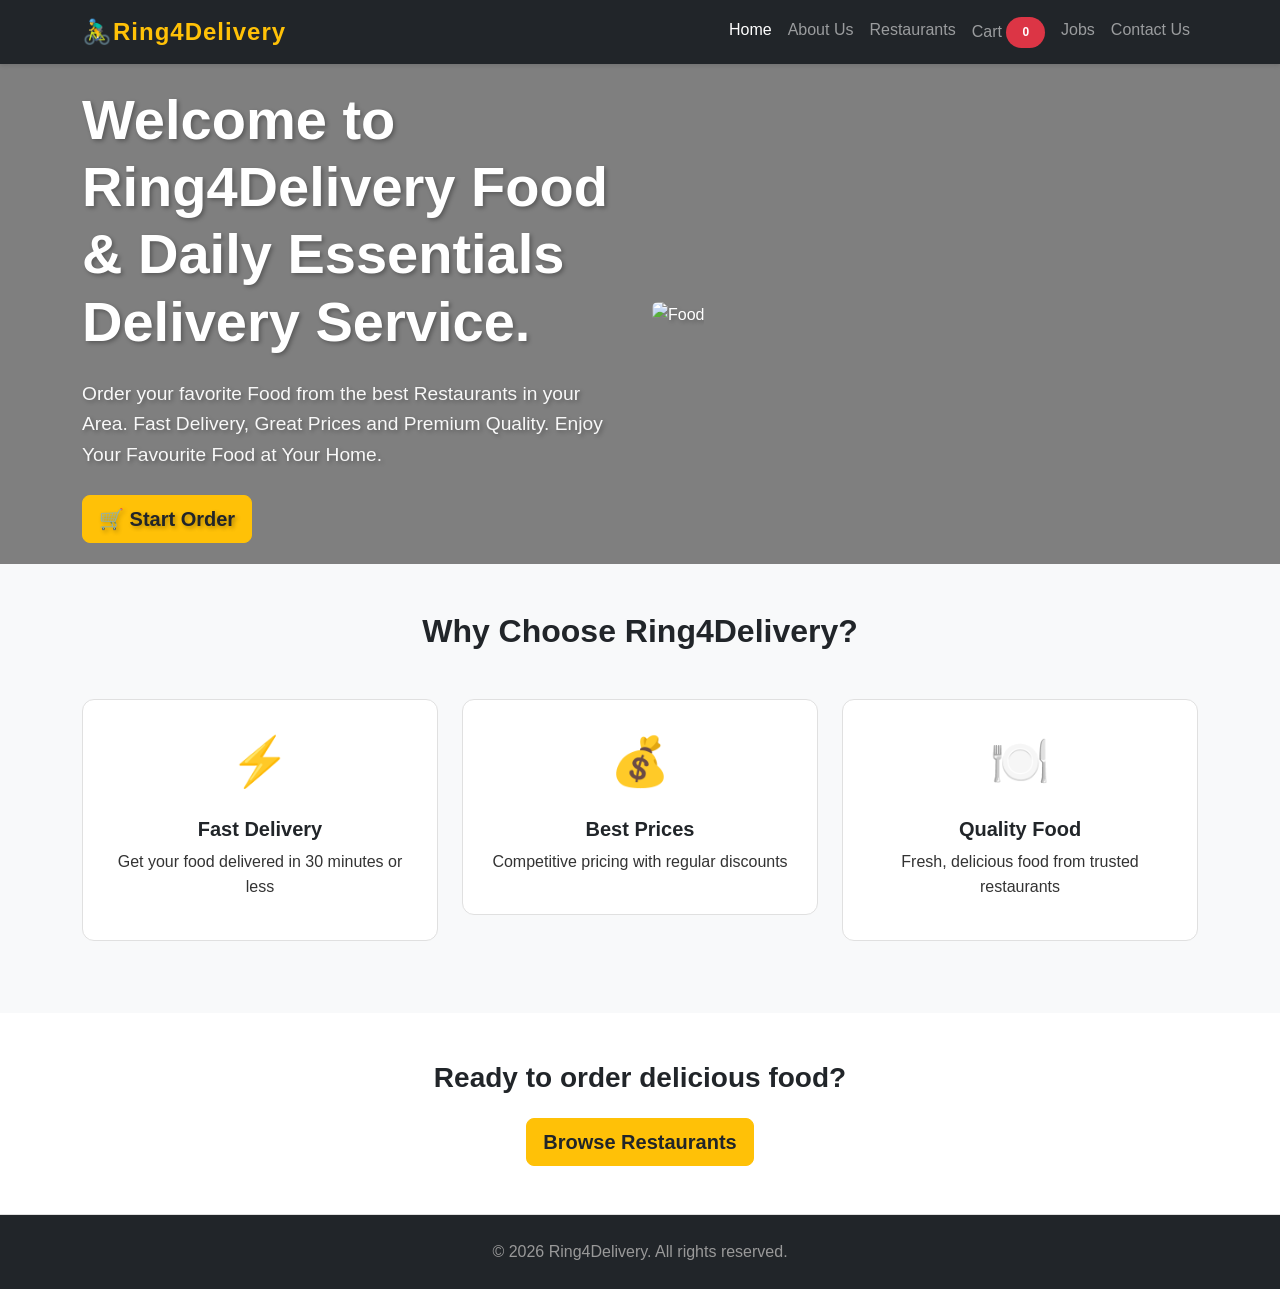
==== index.html @ 99db2e52 "Initial commit - Ring4Delivery project" ====
<!DOCTYPE html>
<html lang="en">
<head>
    <meta charset="UTF-8">
    <meta name="viewport" content="width=device-width, initial-scale=1.0">
    <title>Ring4Delivery - Food Delivery</title>
    <link href="https://cdn.jsdelivr.net/npm/bootstrap@5.3.0/dist/css/bootstrap.min.css" rel="stylesheet">
    <link rel="stylesheet" href="css/style.css">
</head>
<body>
    <!-- Navigation -->
    <nav class="navbar navbar-expand-lg navbar-dark bg-dark">
        <div class="container">
            <a class="navbar-brand fw-bold" href="index.html">
                <span class="text-warning">🚴‍♂️Ring4Delivery</span>
            </a>
            <button class="navbar-toggler" type="button" data-bs-toggle="collapse" data-bs-target="#navbarNav">
                <span class="navbar-toggler-icon"></span>
            </button>
            <div class="collapse navbar-collapse" id="navbarNav">
                <ul class="navbar-nav ms-auto">
                    <li class="nav-item">
                        <a class="nav-link active" href="index.html">Home</a>
                    </li>
                    <li class="nav-item">
                        <a class="nav-link" href="About.html">About Us</a>
                    </li>
                    <li class="nav-item">
                        <a class="nav-link" href="restaurants.html">Restaurants</a>
                    </li>
                    <li class="nav-item">
                        <a class="nav-link" href="cart.html">
                            Cart <span class="badge bg-danger" id="cart-count">0</span>
                        </a>
                    </li>
                     <li class="nav-item">
                        <a class="nav-link" href="Jobs.html">Jobs</a>
                    </li>
                    <li class="nav-item">
                        <a class="nav-link" href="restaurants.html">Contact Us</a>
                    </li>
                </ul>
            </div>
        </div>
    </nav>

    <!-- Hero Section -->
    <div class="hero-section" style="background: linear-gradient(rgba(0,0,0,0.5), rgba(0,0,0,0.5)), url('https://images.unsplash.com/photo-1495521821757-a1efb6729352?w=1200&h=400&fit=crop') center/cover; min-height: 500px; display: flex; align-items: center;">
        <div class="container text-white">
            <div class="row align-items-center">
                <div class="col-lg-6">
                    <h1 class="display-4 fw-bold mb-4">
                        Welcome to Ring4Delivery Food & Daily Essentials Delivery Service.
                    </h1>
                    <p class="lead mb-4">
                        Order your favorite Food from the best Restaurants in your Area. Fast Delivery, Great Prices and Premium Quality. Enjoy Your Favourite Food at Your Home. 
                    </p>
                    <a href="restaurants.html" class="btn btn-warning btn-lg fw-bold">
                        🛒 Start Order
                    </a>
                </div>
                <div class="col-lg-6">
                    <img src="https://images.unsplash.com/photo-1546069901-ba9599a7e63c?w=400&fit=crop" alt="Food" class="img-fluid rounded">
                </div>
            </div>
        </div>
    </div>

    <!-- Features Section -->
    <section class="py-5 bg-light">
        <div class="container">
            <h2 class="text-center mb-5">Why Choose Ring4Delivery?</h2>
            <div class="row">
                <div class="col-md-4 mb-4">
                    <div class="feature-card text-center p-4">
                        <div class="feature-icon mb-3">⚡</div>
                        <h5>Fast Delivery</h5>
                        <p>Get your food delivered in 30 minutes or less</p>
                    </div>
                </div>
                <div class="col-md-4 mb-4">
                    <div class="feature-card text-center p-4">
                        <div class="feature-icon mb-3">💰</div>
                        <h5>Best Prices</h5>
                        <p>Competitive pricing with regular discounts</p>
                    </div>
                </div>
                <div class="col-md-4 mb-4">
                    <div class="feature-card text-center p-4">
                        <div class="feature-icon mb-3">🍽️</div>
                        <h5>Quality Food</h5>
                        <p>Fresh, delicious food from trusted restaurants</p>
                    </div>
                </div>
            </div>
        </div>
    </section>

    <!-- Call to Action -->
    <section class="py-5">
        <div class="container text-center">
            <h3 class="mb-4">Ready to order delicious food?</h3>
            <a href="restaurants.html" class="btn btn-warning btn-lg fw-bold">Browse Restaurants</a>
        </div>
    </section>

    <!-- Footer -->
    <footer class="bg-dark text-white py-4">
        <div class="container text-center">
            <p>&copy; 2026 Ring4Delivery. All rights reserved.</p>
        </div>
    </footer>

    <script src="https://cdn.jsdelivr.net/npm/bootstrap@5.3.0/dist/js/bootstrap.bundle.min.js"></script>
    <script src="js/data.js"></script>
    <script src="js/script.js"></script>
</body>
</html>
---- css/style.css ----
/* General Styles */
:root {
    --primary-color: #ffc107;
    --dark-color: #212529;
    --light-color: #f8f9fa;
    --success-color: #28a745;
}

* {
    margin: 0;
    padding: 0;
    box-sizing: border-box;
}

body {
    font-family: 'Segoe UI', Tahoma, Geneva, Verdana, sans-serif;
    line-height: 1.6;
    color: #333;
}

/* Typography */
h1, h2, h3, h4, h5, h6 {
    font-weight: 600;
    color: var(--dark-color);
}

/* Navigation */
.navbar {
    box-shadow: 0 2px 4px rgba(0, 0, 0, 0.1);
}

.navbar-brand {
    font-size: 1.5rem;
    letter-spacing: 1px;
}

/* Hero Section */
.hero-section {
    background-attachment: fixed;
    color: white;
    text-shadow: 2px 2px 4px rgba(0, 0, 0, 0.3);
}

.hero-section h1 {
    color: white;
    font-size: 3.5rem;
    font-weight: 700;
}

.hero-section p {
    font-size: 1.2rem;
    color: rgba(255, 255, 255, 0.95);
}

/* Feature Cards */
.feature-card {
    background: white;
    border-radius: 12px;
    transition: all 0.3s ease;
    border: 1px solid #e0e0e0;
}

.feature-card:hover {
    box-shadow: 0 8px 16px rgba(0, 0, 0, 0.15);
    transform: translateY(-5px);
}

.feature-icon {
    font-size: 3rem;
}

/* Restaurant Cards */
.restaurant-card {
    border: none;
    transition: all 0.3s ease;
    overflow: hidden;
}

.restaurant-card:hover {
    box-shadow: 0 12px 24px rgba(0, 0, 0, 0.15) !important;
    transform: translateY(-8px);
}

.restaurant-card img {
    transition: transform 0.3s ease;
}

.restaurant-card:hover img {
    transform: scale(1.05);
}

/* Menu Cards */
.menu-card {
    border: none;
    transition: all 0.3s ease;
    overflow: hidden;
}

.menu-card:hover {
    box-shadow: 0 12px 24px rgba(0, 0, 0, 0.15) !important;
    transform: translateY(-5px);
}

.menu-card img {
    transition: transform 0.3s ease;
}

.menu-card:hover img {
    transform: scale(1.08);
}

/* Hover Effect */
.hover-effect {
    cursor: pointer;
}

.hover-effect:hover {
    box-shadow: 0 10px 20px rgba(0, 0, 0, 0.15) !important;
}

/* Buttons */
.btn-warning {
    background-color: var(--primary-color);
    border-color: var(--primary-color);
    color: var(--dark-color);
    font-weight: 600;
    transition: all 0.3s ease;
}

.btn-warning:hover {
    background-color: #ffb300;
    border-color: #ffb300;
    transform: translateY(-2px);
    box-shadow: 0 4px 8px rgba(255, 193, 7, 0.3);
}

.btn-warning:active {
    transform: translateY(0);
}

/* Forms */
.form-control,
.form-select {
    border: 1px solid #ddd;
    border-radius: 8px;
    padding: 0.75rem 1rem;
    transition: all 0.3s ease;
}

.form-control:focus,
.form-select:focus {
    border-color: var(--primary-color);
    box-shadow: 0 0 0 0.2rem rgba(255, 193, 7, 0.25);
}

/* Cards */
.card {
    border: 1px solid #e0e0e0;
    border-radius: 12px;
}

.card-body {
    padding: 1.5rem;
}

/* Badges */
.badge {
    padding: 0.6rem 1rem;
    border-radius: 20px;
    font-weight: 600;
}

/* Modal */
.modal-content {
    border: none;
    border-radius: 12px;
    box-shadow: 0 10px 40px rgba(0, 0, 0, 0.16);
}

.modal-header {
    border-bottom: 1px solid #e0e0e0;
    background-color: var(--light-color);
}

.modal-footer {
    border-top: 1px solid #e0e0e0;
}

/* Alerts */
.alert {
    border: none;
    border-radius: 8px;
    padding: 1rem 1.5rem;
}

.alert-info {
    background-color: #d1ecf1;
    color: #0c5460;
}

.alert-success {
    background-color: #d4edda;
    color: #155724;
}

/* Sections */
section {
    padding: 3rem 0;
}

/* Footer */
footer {
    border-top: 1px solid #e0e0e0;
    background-color: var(--dark-color);
}

footer p {
    color: #999;
    margin-bottom: 0;
}

/* List Group */
.list-group-item {
    border: 1px solid #e0e0e0;
    border-radius: 0;
    padding: 1rem;
    transition: all 0.3s ease;
}

.list-group-item:first-child {
    border-radius: 8px 8px 0 0;
}

.list-group-item:last-child {
    border-radius: 0 0 8px 8px;
}

.list-group-item.active {
    background-color: var(--primary-color);
    border-color: var(--primary-color);
    color: var(--dark-color);
}

.list-group-item:hover {
    background-color: var(--light-color);
}

/* Quantity Controls */
.btn-outline-secondary {
    border-radius: 4px;
}

.btn-outline-secondary:hover {
    background-color: #6c757d;
}

/* Search Bar */
.form-control-lg {
    padding: 0.875rem 1rem;
}

/* Sticky Elements */
.sticky-top {
    z-index: 100;
}

/* Responsive Adjustments */
@media (max-width: 768px) {
    .hero-section h1 {
        font-size: 2rem;
    }

    .hero-section p {
        font-size: 1rem;
    }

    .feature-card {
        margin-bottom: 1rem;
    }

    .restaurant-card,
    .menu-card {
        margin-bottom: 1rem;
    }

    .sticky-top {
        position: static;
    }

    .list-group {
        margin-bottom: 2rem;
    }
}

@media (max-width: 576px) {
    .hero-section {
        min-height: 400px !important;
    }

    .hero-section h1 {
        font-size: 1.5rem;
    }

    .btn-lg {
        padding: 0.6rem 1.2rem;
        font-size: 0.9rem;
    }

    .card-body {
        padding: 1rem;
    }

    .container {
        padding-left: 1rem;
        padding-right: 1rem;
    }
}

/* Loading State */
.loading {
    opacity: 0.6;
    pointer-events: none;
}

/* Animations */
@keyframes fadeIn {
    from {
        opacity: 0;
        transform: translateY(10px);
    }
    to {
        opacity: 1;
        transform: translateY(0);
    }
}

.card,
.feature-card,
.restaurant-card,
.menu-card {
    animation: fadeIn 0.3s ease;
}

/* Custom Scrollbar */
::-webkit-scrollbar {
    width: 8px;
}

::-webkit-scrollbar-track {
    background: #f1f1f1;
}

::-webkit-scrollbar-thumb {
    background: #888;
    border-radius: 4px;
}

::-webkit-scrollbar-thumb:hover {
    background: #555;
}

/* Print Styles */
@media print {
    .navbar,
    footer {
        display: none;
    }

    .card {
        page-break-inside: avoid;
    }
}
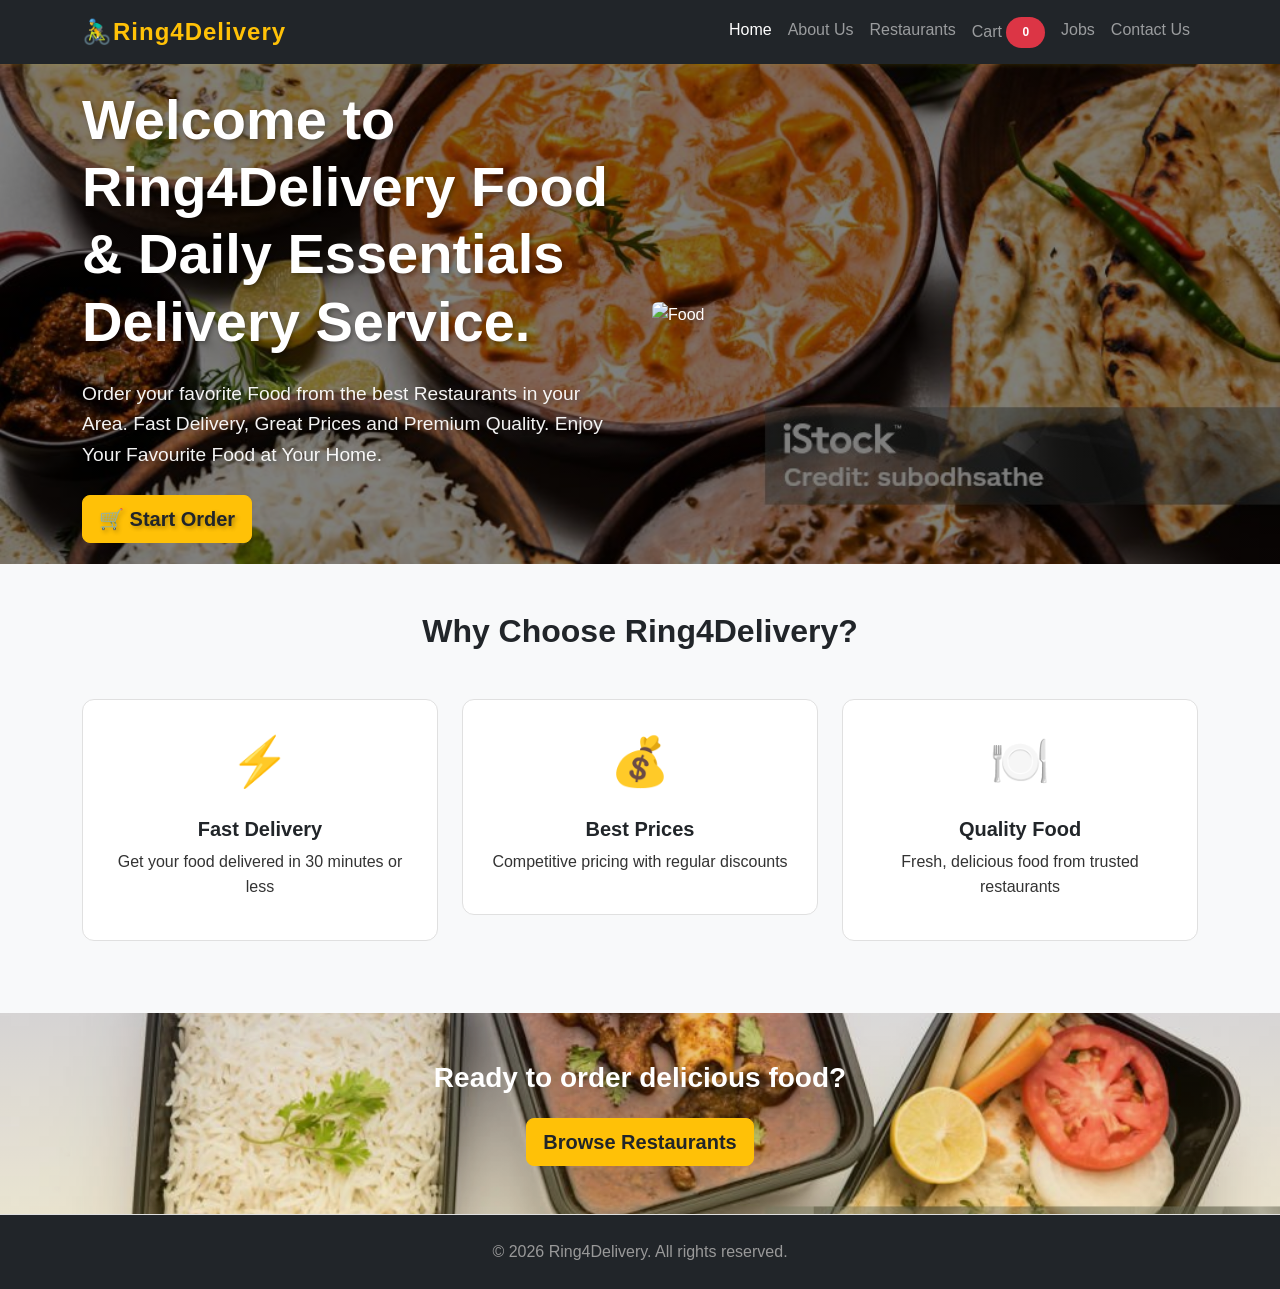
==== commit c3cf90e5: "hero bg image and broswe cart bg images changed" ====
--- a/index.html
+++ b/index.html
@@ -34,7 +34,7 @@
                         </a>
                     </li>
                      <li class="nav-item">
-                        <a class="nav-link" href="Jobs.html">Jobs</a>
+                        <a class="nav-link" href="J.html">Jobs</a>
                     </li>
                     <li class="nav-item">
                         <a class="nav-link" href="restaurants.html">Contact Us</a>
@@ -45,7 +45,7 @@
     </nav>
 
     <!-- Hero Section -->
-    <div class="hero-section" style="background: linear-gradient(rgba(0,0,0,0.5), rgba(0,0,0,0.5)), url('https://images.unsplash.com/photo-1495521821757-a1efb6729352?w=1200&h=400&fit=crop') center/cover; min-height: 500px; display: flex; align-items: center;">
+    <div class="hero-section" style="background: linear-gradient(rgba(0,0,0,0.5), rgba(0,0,0,0.5)), url('herobgimage.jpg') center/cover; min-height: 500px; display: flex; align-items: center;">
         <div class="container text-white">
             <div class="row align-items-center">
                 <div class="col-lg-6">
@@ -97,9 +97,9 @@
     </section>
 
     <!-- Call to Action -->
-    <section class="py-5">
+    <section class="py-5" style="background: linear-gradient(rgba(9, 8, 0, 0.1), rgba(255, 215, 0, 0.1)), url('browsebg.jpg') center/cover;">
         <div class="container text-center">
-            <h3 class="mb-4">Ready to order delicious food?</h3>
+            <h3 class="mb-4" style="color: white;">Ready to order delicious food?</h3>
             <a href="restaurants.html" class="btn btn-warning btn-lg fw-bold">Browse Restaurants</a>
         </div>
     </section>
--- a/css/style.css
+++ b/css/style.css
@@ -26,7 +26,7 @@
 
 /* Navigation */
 .navbar {
-    box-shadow: 0 2px 4px rgba(0, 0, 0, 0.1);
+    box-shadow: 0 2px 4px hsla(56, 96%, 48%, 0.1);
 }
 
 .navbar-brand {
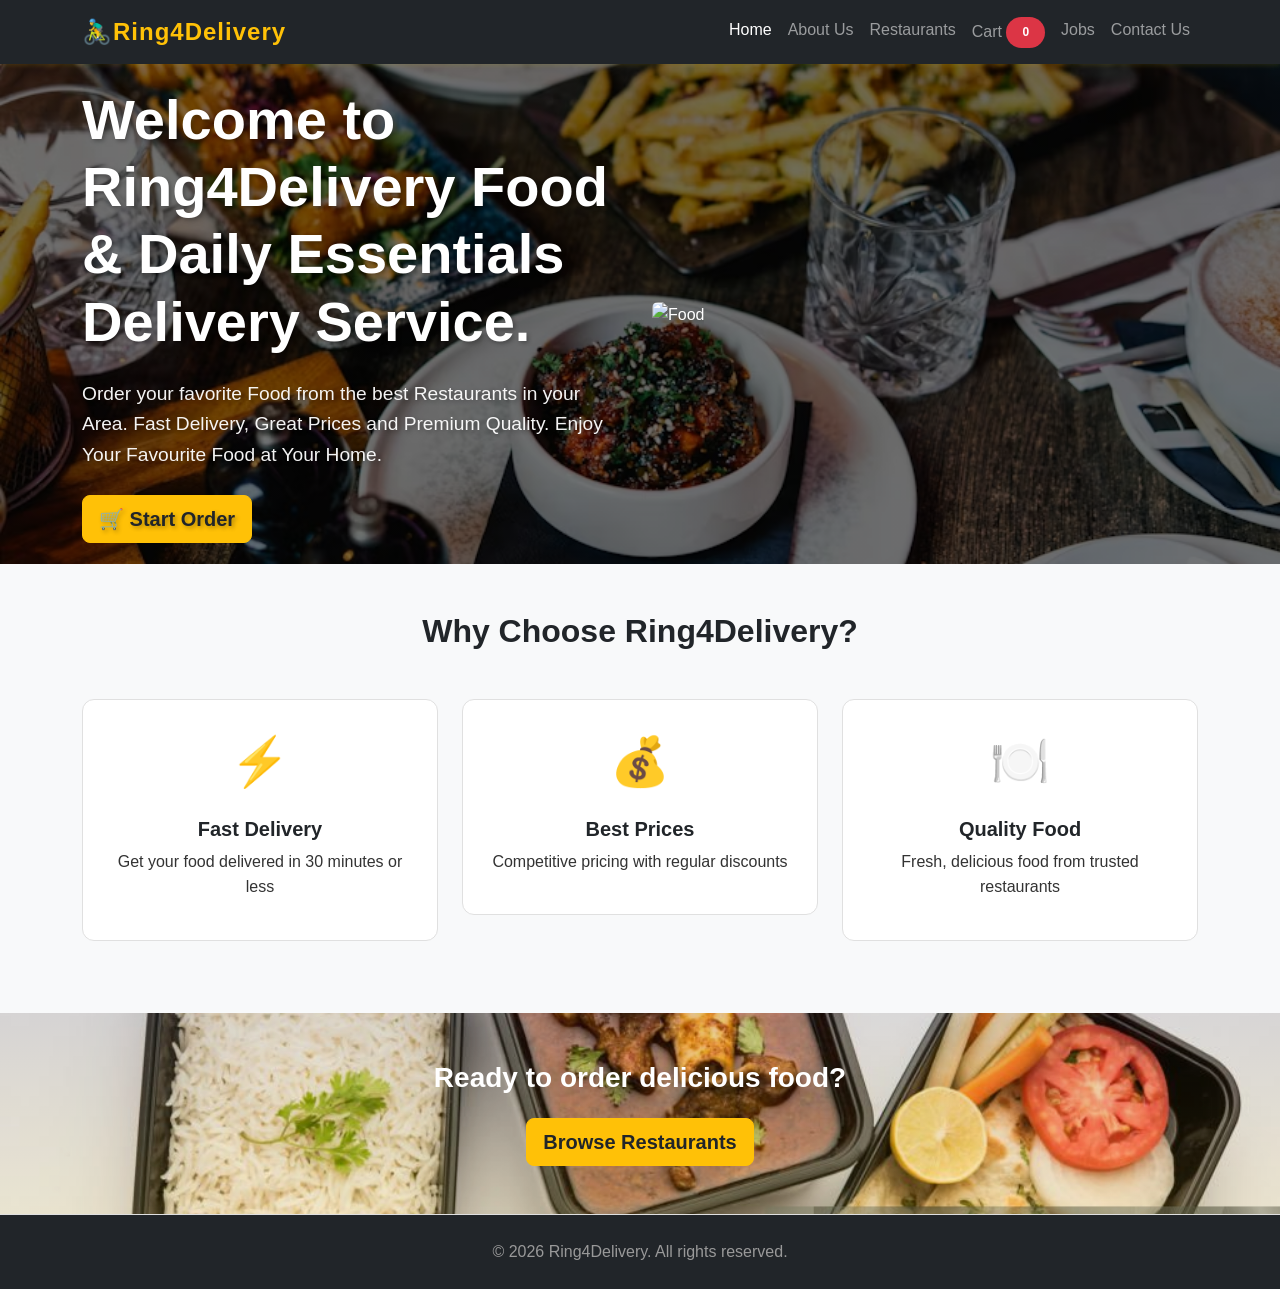
==== commit 22bcaf77: "changes commited" ====
--- a/index.html
+++ b/index.html
@@ -45,7 +45,7 @@
     </nav>
 
     <!-- Hero Section -->
-    <div class="hero-section" style="background: linear-gradient(rgba(0,0,0,0.5), rgba(0,0,0,0.5)), url('herobgimage.jpg') center/cover; min-height: 500px; display: flex; align-items: center;">
+    <div class="hero-section" style="background: linear-gradient(rgba(0,0,0,0.5), rgba(0,0,0,0.5)), url('/images/herobg.jpg') center/cover; min-height: 500px; display: flex; align-items: center;">
         <div class="container text-white">
             <div class="row align-items-center">
                 <div class="col-lg-6">
@@ -97,7 +97,7 @@
     </section>
 
     <!-- Call to Action -->
-    <section class="py-5" style="background: linear-gradient(rgba(9, 8, 0, 0.1), rgba(255, 215, 0, 0.1)), url('browsebg.jpg') center/cover;">
+    <section class="py-5" style="background: linear-gradient(rgba(9, 8, 0, 0.1), rgba(255, 215, 0, 0.1)), url('/images/browsebg.jpg') center/cover;">
         <div class="container text-center">
             <h3 class="mb-4" style="color: white;">Ready to order delicious food?</h3>
             <a href="restaurants.html" class="btn btn-warning btn-lg fw-bold">Browse Restaurants</a>
